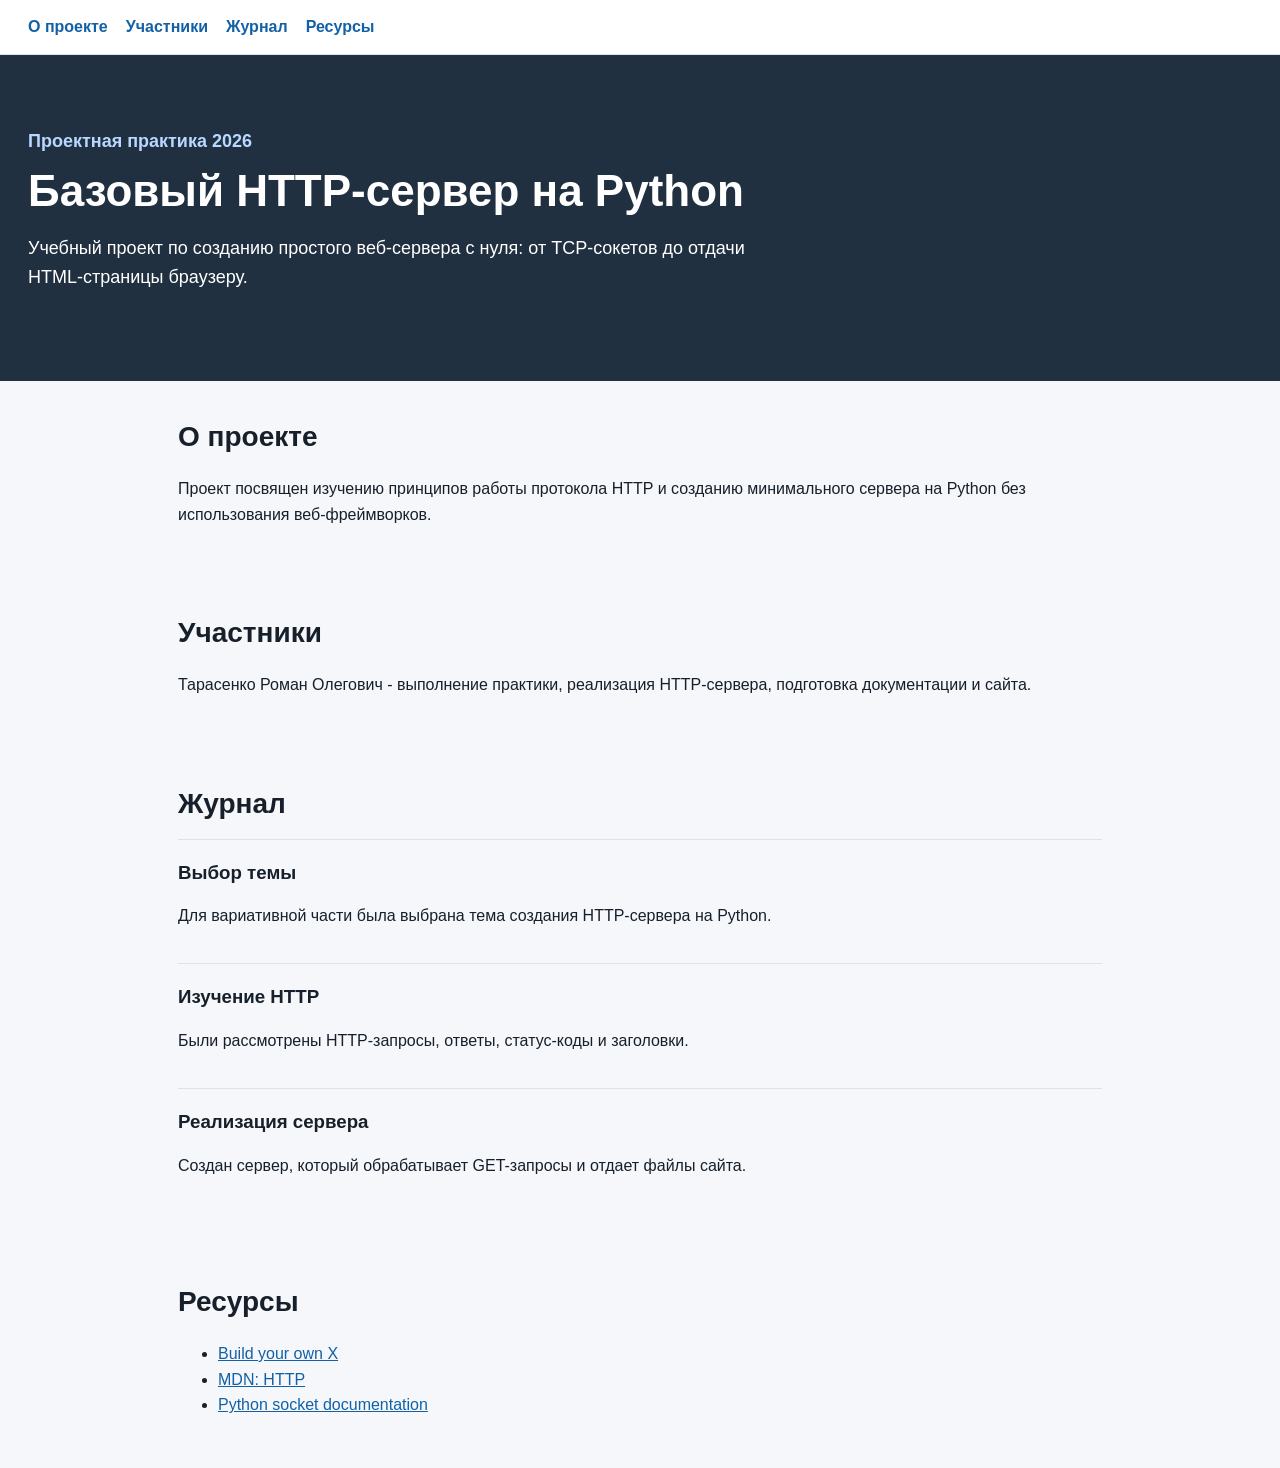
==== site/index.html @ f2986f29 "Add practice project structure" ====
<!doctype html>
<html lang="ru">
  <head>
    <meta charset="utf-8">
    <meta name="viewport" content="width=device-width, initial-scale=1">
    <title>Проектная практика</title>
    <link rel="stylesheet" href="css/style.css">
  </head>
  <body>
    <header class="topbar">
      <nav>
        <a href="#about">О проекте</a>
        <a href="#members">Участники</a>
        <a href="#journal">Журнал</a>
        <a href="#resources">Ресурсы</a>
      </nav>
    </header>

    <main>
      <section class="hero">
        <p class="eyebrow">Проектная практика 2026</p>
        <h1>Базовый HTTP-сервер на Python</h1>
        <p>
          Учебный проект по созданию простого веб-сервера с нуля:
          от TCP-сокетов до отдачи HTML-страницы браузеру.
        </p>
      </section>

      <section id="about" class="section">
        <h2>О проекте</h2>
        <p>
          Проект посвящен изучению принципов работы протокола HTTP и созданию
          минимального сервера на Python без использования веб-фреймворков.
        </p>
      </section>

      <section id="members" class="section">
        <h2>Участники</h2>
        <p>
          Тарасенко Роман Олегович - выполнение практики, реализация HTTP-сервера,
          подготовка документации и сайта.
        </p>
      </section>

      <section id="journal" class="section">
        <h2>Журнал</h2>
        <article>
          <h3>Выбор темы</h3>
          <p>Для вариативной части была выбрана тема создания HTTP-сервера на Python.</p>
        </article>
        <article>
          <h3>Изучение HTTP</h3>
          <p>Были рассмотрены HTTP-запросы, ответы, статус-коды и заголовки.</p>
        </article>
        <article>
          <h3>Реализация сервера</h3>
          <p>Создан сервер, который обрабатывает GET-запросы и отдает файлы сайта.</p>
        </article>
      </section>

      <section id="resources" class="section">
        <h2>Ресурсы</h2>
        <ul>
          <li><a href="https://github.com/codecrafters-io/build-your-own-x">Build your own X</a></li>
          <li><a href="https://developer.mozilla.org/ru/docs/Web/HTTP">MDN: HTTP</a></li>
          <li><a href="https://docs.python.org/3/library/socket.html">Python socket documentation</a></li>
        </ul>
      </section>
    </main>
  </body>
</html>
---- site/css/style.css ----
* {
  box-sizing: border-box;
}

body {
  margin: 0;
  font-family: Arial, sans-serif;
  line-height: 1.6;
  color: #17202a;
  background: #f5f7fb;
}

a {
  color: #1261a6;
}

.topbar {
  position: sticky;
  top: 0;
  background: #ffffff;
  border-bottom: 1px solid #dce3ec;
  padding: 14px 28px;
}

.topbar nav {
  display: flex;
  gap: 18px;
  flex-wrap: wrap;
}

.topbar a {
  font-weight: 700;
  text-decoration: none;
}

.hero {
  padding: 72px 28px;
  background: #203040;
  color: #ffffff;
}

.hero h1 {
  max-width: 860px;
  margin: 0;
  font-size: 44px;
  line-height: 1.1;
}

.hero p {
  max-width: 760px;
  font-size: 18px;
}

.eyebrow {
  margin: 0 0 12px;
  color: #b9d8ff;
  font-weight: 700;
}

.section {
  max-width: 980px;
  margin: 0 auto;
  padding: 34px 28px;
}

.section h2 {
  margin: 0 0 12px;
  font-size: 28px;
}

article {
  padding: 18px 0;
  border-top: 1px solid #dce3ec;
}

article h3 {
  margin: 0 0 6px;
}

@media (max-width: 640px) {
  .hero h1 {
    font-size: 32px;
  }

  .hero {
    padding: 48px 20px;
  }
}
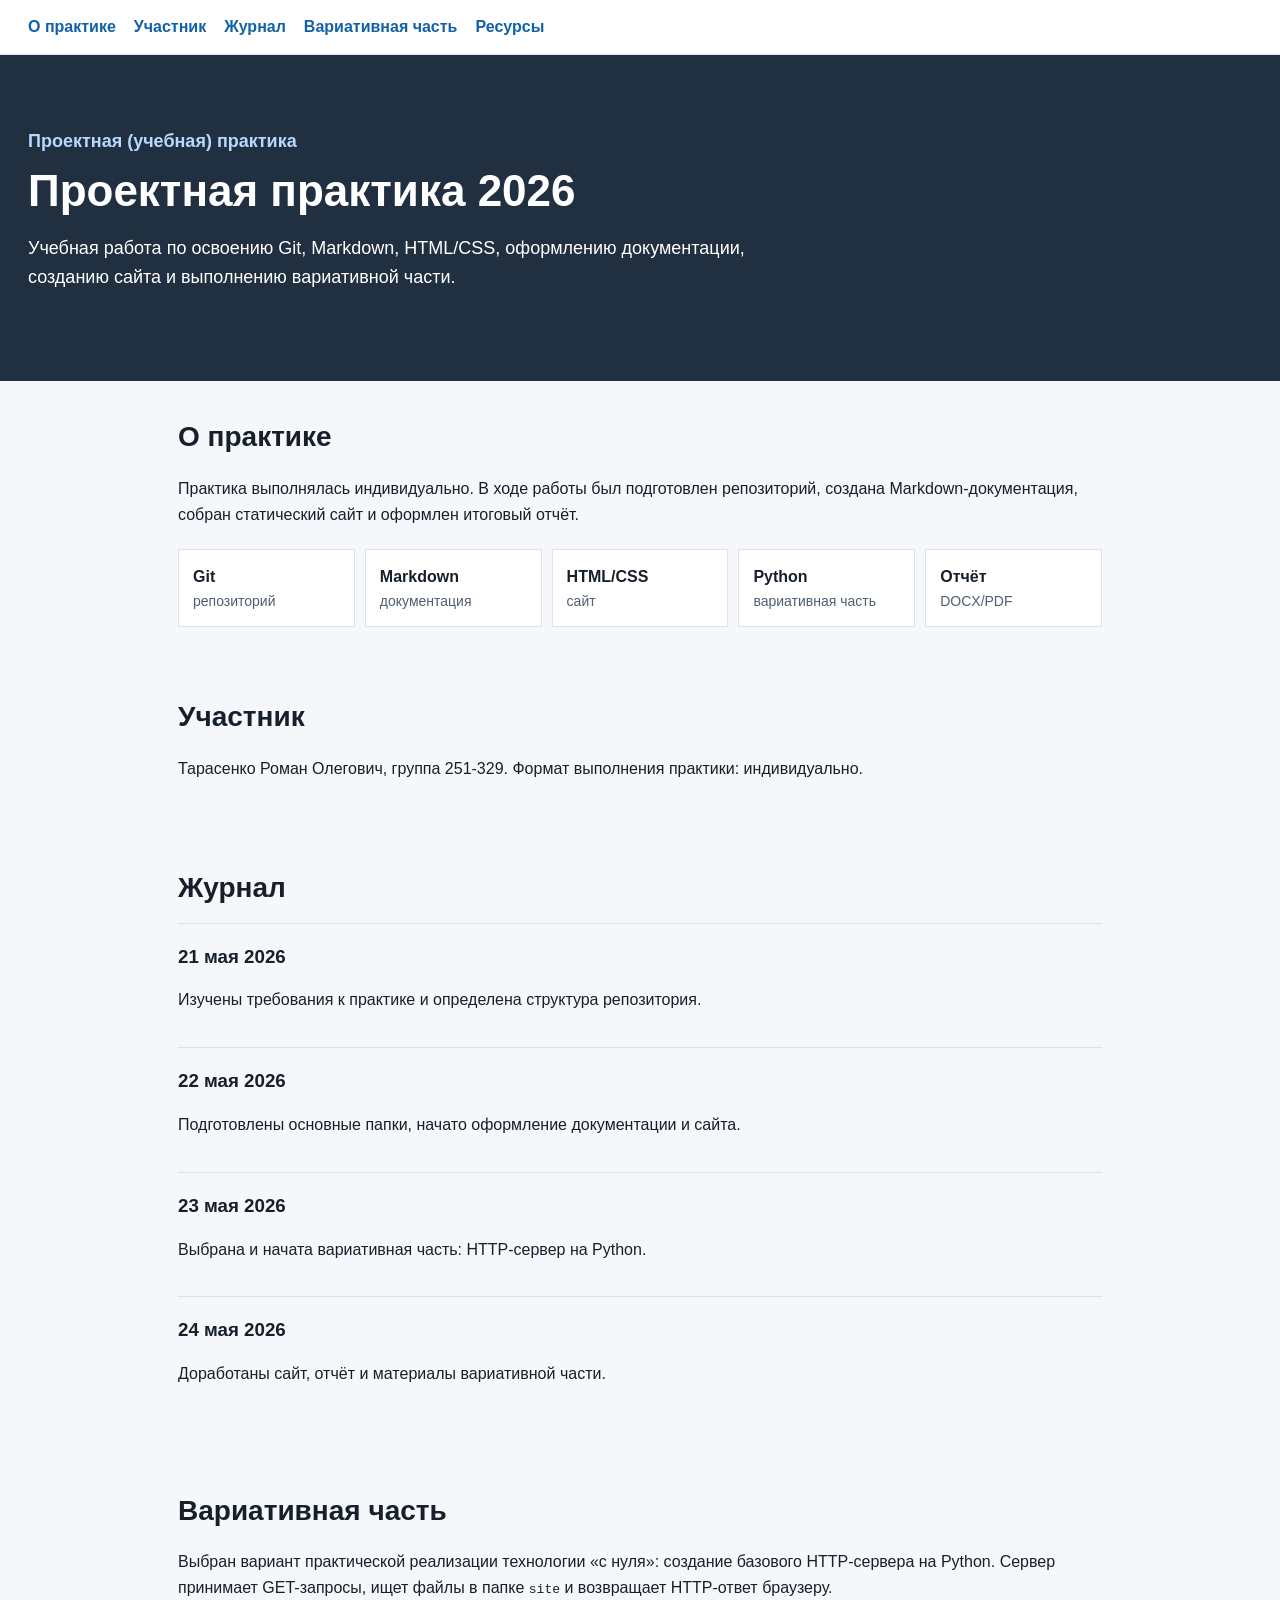
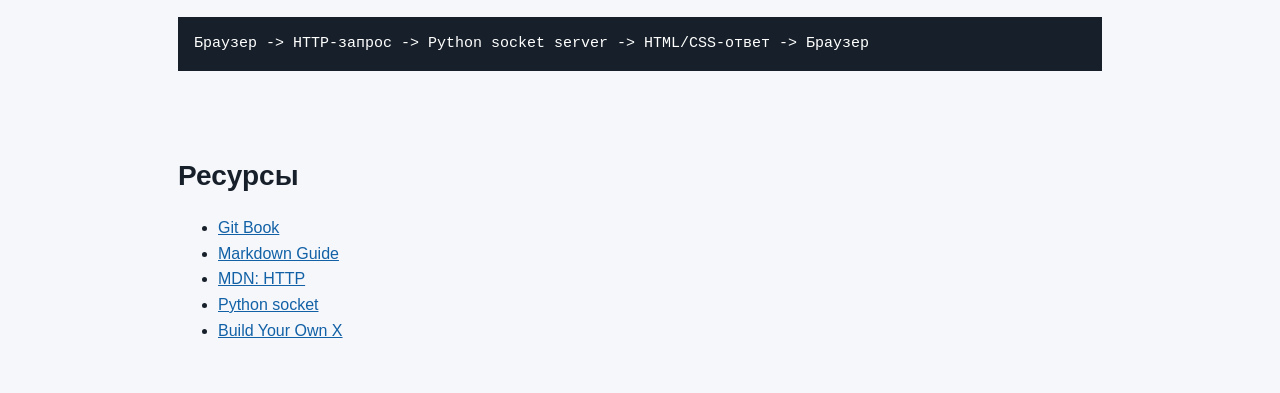
==== commit 71ad9e89: "Создание веб-сайта TSKPRJCTPR283-2" ====
--- a/site/index.html
+++ b/site/index.html
@@ -1,69 +1,108 @@
-<!doctype html>
+﻿<!doctype html>
 <html lang="ru">
   <head>
     <meta charset="utf-8">
     <meta name="viewport" content="width=device-width, initial-scale=1">
-    <title>Проектная практика</title>
+    <title>Проектная практика 2026</title>
     <link rel="stylesheet" href="css/style.css">
   </head>
   <body>
     <header class="topbar">
       <nav>
-        <a href="#about">О проекте</a>
-        <a href="#members">Участники</a>
+        <a href="#about">О практике</a>
+        <a href="#members">Участник</a>
         <a href="#journal">Журнал</a>
+        <a href="#variation">Вариативная часть</a>
         <a href="#resources">Ресурсы</a>
       </nav>
     </header>
 
     <main>
       <section class="hero">
-        <p class="eyebrow">Проектная практика 2026</p>
-        <h1>Базовый HTTP-сервер на Python</h1>
+        <p class="eyebrow">Проектная (учебная) практика</p>
+        <h1>Проектная практика 2026</h1>
         <p>
-          Учебный проект по созданию простого веб-сервера с нуля:
-          от TCP-сокетов до отдачи HTML-страницы браузеру.
+          Учебная работа по освоению Git, Markdown, HTML/CSS, оформлению документации,
+          созданию сайта и выполнению вариативной части.
         </p>
       </section>
 
       <section id="about" class="section">
-        <h2>О проекте</h2>
+        <h2>О практике</h2>
         <p>
-          Проект посвящен изучению принципов работы протокола HTTP и созданию
-          минимального сервера на Python без использования веб-фреймворков.
+          Практика выполнялась индивидуально. В ходе работы был подготовлен репозиторий,
+          создана Markdown-документация, собран статический сайт и оформлен итоговый отчёт.
         </p>
+        <div class="process" aria-label="Структура практики">
+          <div>
+            <strong>Git</strong>
+            <span>репозиторий</span>
+          </div>
+          <div>
+            <strong>Markdown</strong>
+            <span>документация</span>
+          </div>
+          <div>
+            <strong>HTML/CSS</strong>
+            <span>сайт</span>
+          </div>
+          <div>
+            <strong>Python</strong>
+            <span>вариативная часть</span>
+          </div>
+          <div>
+            <strong>Отчёт</strong>
+            <span>DOCX/PDF</span>
+          </div>
+        </div>
       </section>
 
       <section id="members" class="section">
-        <h2>Участники</h2>
+        <h2>Участник</h2>
         <p>
-          Тарасенко Роман Олегович - выполнение практики, реализация HTTP-сервера,
-          подготовка документации и сайта.
+          Тарасенко Роман Олегович, группа 251-329. Формат выполнения практики:
+          индивидуально.
         </p>
       </section>
 
       <section id="journal" class="section">
         <h2>Журнал</h2>
         <article>
-          <h3>Выбор темы</h3>
-          <p>Для вариативной части была выбрана тема создания HTTP-сервера на Python.</p>
+          <h3>21 мая 2026</h3>
+          <p>Изучены требования к практике и определена структура репозитория.</p>
         </article>
         <article>
-          <h3>Изучение HTTP</h3>
-          <p>Были рассмотрены HTTP-запросы, ответы, статус-коды и заголовки.</p>
+          <h3>22 мая 2026</h3>
+          <p>Подготовлены основные папки, начато оформление документации и сайта.</p>
         </article>
         <article>
-          <h3>Реализация сервера</h3>
-          <p>Создан сервер, который обрабатывает GET-запросы и отдает файлы сайта.</p>
+          <h3>23 мая 2026</h3>
+          <p>Выбрана и начата вариативная часть: HTTP-сервер на Python.</p>
         </article>
+        <article>
+          <h3>24 мая 2026</h3>
+          <p>Доработаны сайт, отчёт и материалы вариативной части.</p>
+        </article>
+      </section>
+
+      <section id="variation" class="section">
+        <h2>Вариативная часть</h2>
+        <p>
+          Выбран вариант практической реализации технологии «с нуля»: создание базового
+          HTTP-сервера на Python. Сервер принимает GET-запросы, ищет файлы в папке
+          <code>site</code> и возвращает HTTP-ответ браузеру.
+        </p>
+        <pre class="diagram">Браузер -> HTTP-запрос -> Python socket server -> HTML/CSS-ответ -> Браузер</pre>
       </section>
 
       <section id="resources" class="section">
         <h2>Ресурсы</h2>
         <ul>
-          <li><a href="https://github.com/codecrafters-io/build-your-own-x">Build your own X</a></li>
+          <li><a href="https://git-scm.com/book/ru/v2">Git Book</a></li>
+          <li><a href="https://www.markdownguide.org/">Markdown Guide</a></li>
           <li><a href="https://developer.mozilla.org/ru/docs/Web/HTTP">MDN: HTTP</a></li>
-          <li><a href="https://docs.python.org/3/library/socket.html">Python socket documentation</a></li>
+          <li><a href="https://docs.python.org/3/library/socket.html">Python socket</a></li>
+          <li><a href="https://github.com/codecrafters-io/build-your-own-x">Build Your Own X</a></li>
         </ul>
       </section>
     </main>
--- a/site/css/style.css
+++ b/site/css/style.css
@@ -1,4 +1,4 @@
-* {
+﻿* {
   box-sizing: border-box;
 }
 
@@ -77,6 +77,37 @@
   margin: 0 0 6px;
 }
 
+.process {
+  display: grid;
+  grid-template-columns: repeat(5, minmax(120px, 1fr));
+  gap: 10px;
+  margin-top: 22px;
+}
+
+.process div {
+  background: #ffffff;
+  border: 1px solid #dce3ec;
+  padding: 14px;
+}
+
+.process strong,
+.process span {
+  display: block;
+}
+
+.process span {
+  color: #4f5f70;
+  font-size: 14px;
+}
+
+.diagram {
+  overflow-x: auto;
+  padding: 16px;
+  background: #17202a;
+  color: #ffffff;
+  font: 15px/1.5 Consolas, monospace;
+}
+
 @media (max-width: 640px) {
   .hero h1 {
     font-size: 32px;
@@ -85,4 +116,8 @@
   .hero {
     padding: 48px 20px;
   }
+
+  .process {
+    grid-template-columns: 1fr;
+  }
 }
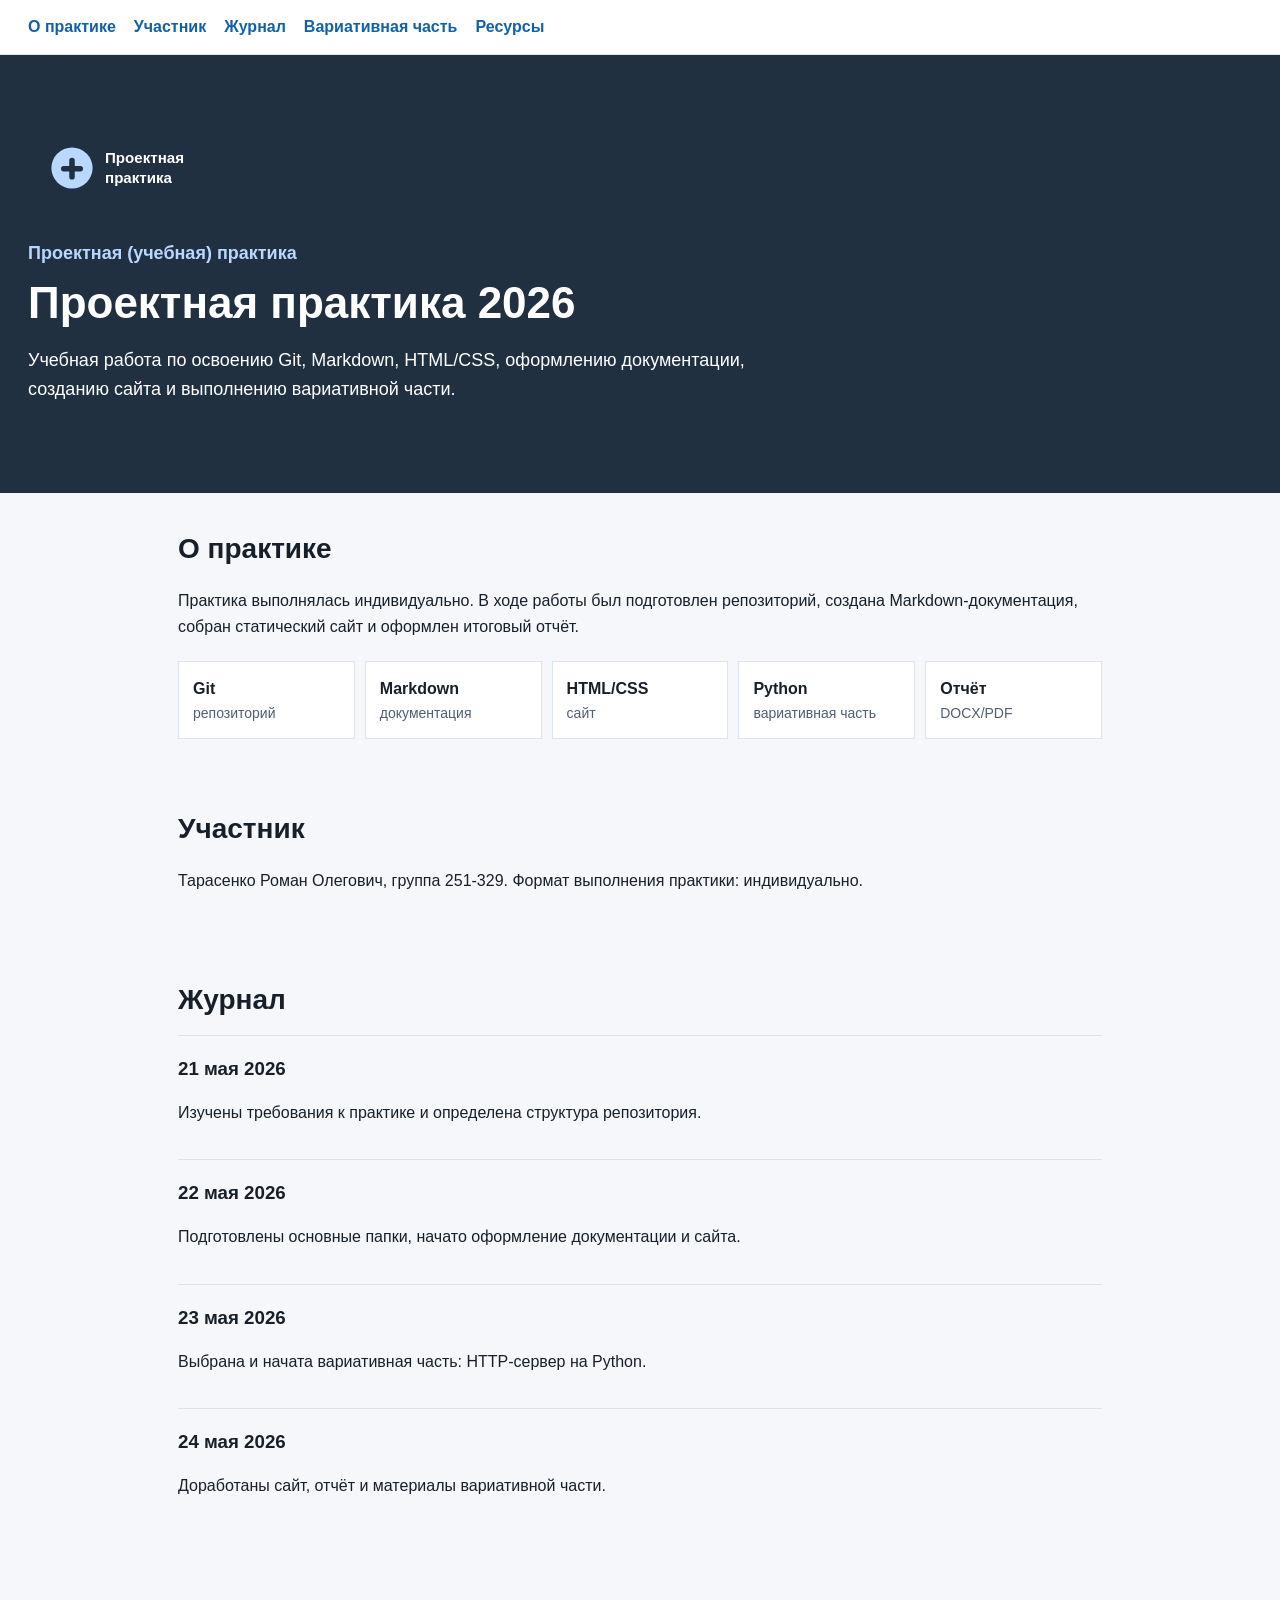
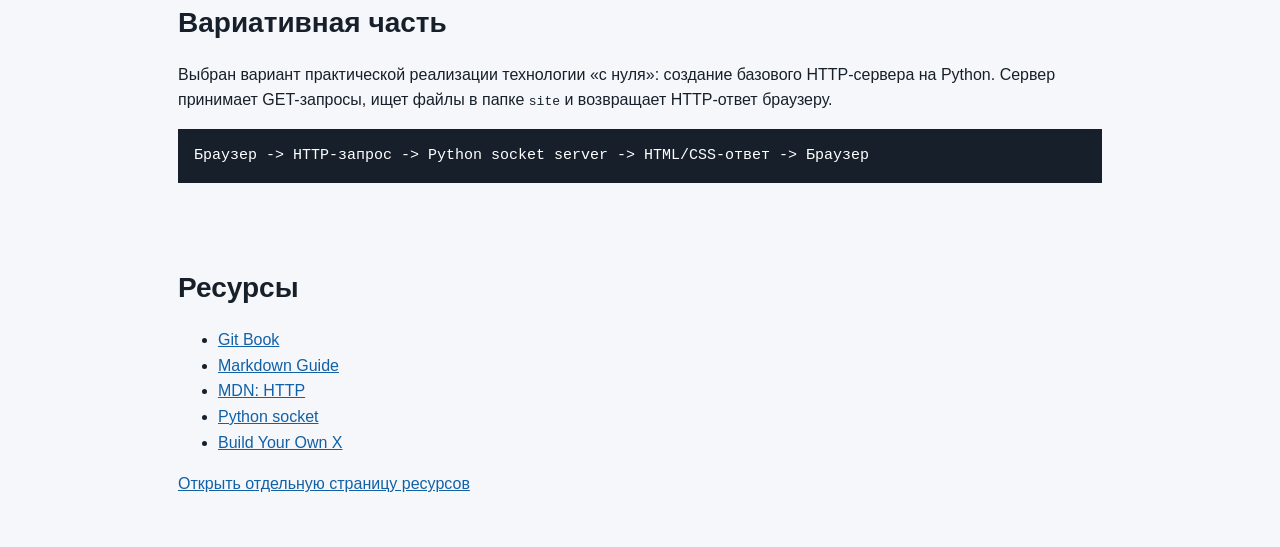
==== commit e5e74b7e: "Привести структуру репозитория к заданию" ====
--- a/site/index.html
+++ b/site/index.html
@@ -9,16 +9,17 @@
   <body>
     <header class="topbar">
       <nav>
-        <a href="#about">О практике</a>
-        <a href="#members">Участник</a>
-        <a href="#journal">Журнал</a>
+        <a href="about.html">О практике</a>
+        <a href="members.html">Участник</a>
+        <a href="journal.html">Журнал</a>
         <a href="#variation">Вариативная часть</a>
-        <a href="#resources">Ресурсы</a>
+        <a href="resources.html">Ресурсы</a>
       </nav>
     </header>
 
     <main>
       <section class="hero">
+        <img class="logo" src="images/logo.svg" alt="Проектная практика 2026">
         <p class="eyebrow">Проектная (учебная) практика</p>
         <h1>Проектная практика 2026</h1>
         <p>
@@ -104,6 +105,7 @@
           <li><a href="https://docs.python.org/3/library/socket.html">Python socket</a></li>
           <li><a href="https://github.com/codecrafters-io/build-your-own-x">Build Your Own X</a></li>
         </ul>
+        <p><a href="resources.html">Открыть отдельную страницу ресурсов</a></p>
       </section>
     </main>
   </body>
--- a/site/css/style.css
+++ b/site/css/style.css
@@ -39,6 +39,12 @@
   color: #ffffff;
 }
 
+.logo {
+  width: 220px;
+  max-width: 100%;
+  margin-bottom: 22px;
+}
+
 .hero h1 {
   max-width: 860px;
   margin: 0;
@@ -61,6 +67,17 @@
   max-width: 980px;
   margin: 0 auto;
   padding: 34px 28px;
+}
+
+.page {
+  max-width: 980px;
+  margin: 0 auto;
+  padding: 42px 28px;
+}
+
+.page h1 {
+  margin-top: 0;
+  font-size: 34px;
 }
 
 .section h2 {
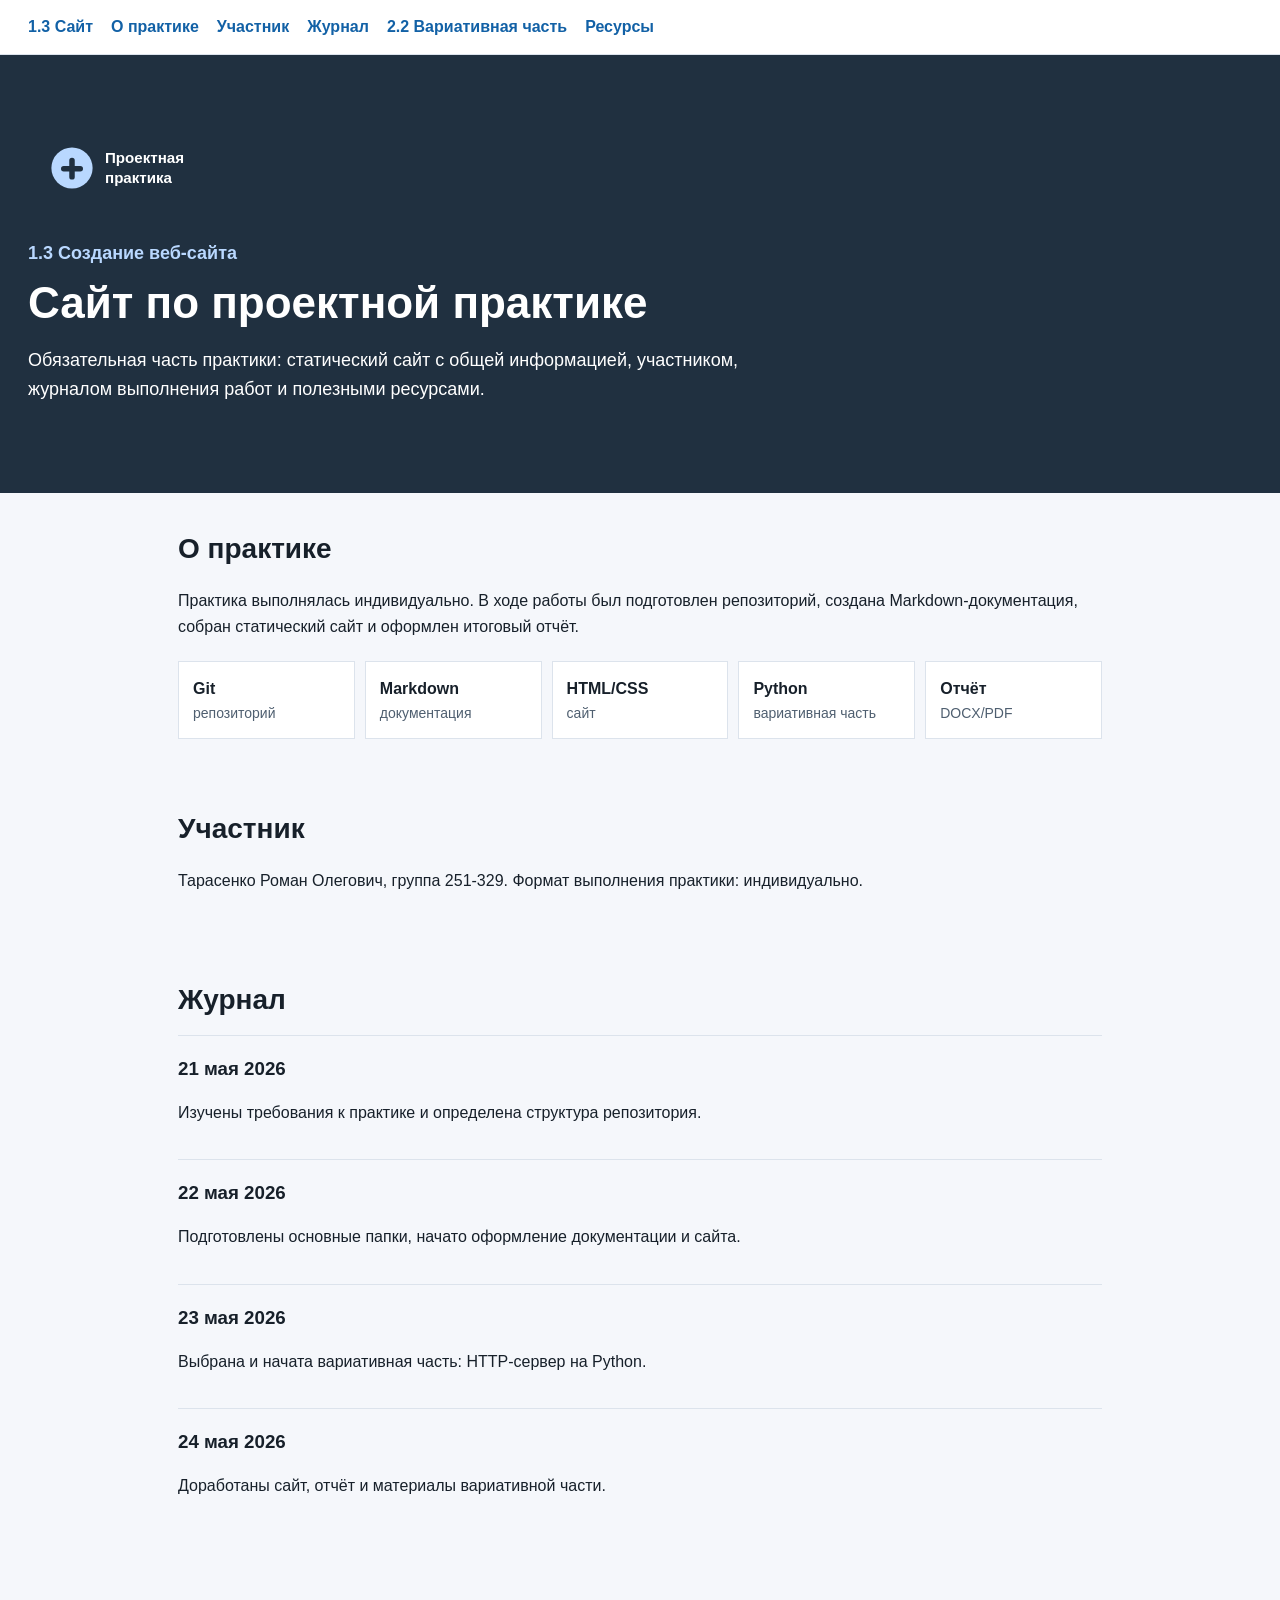
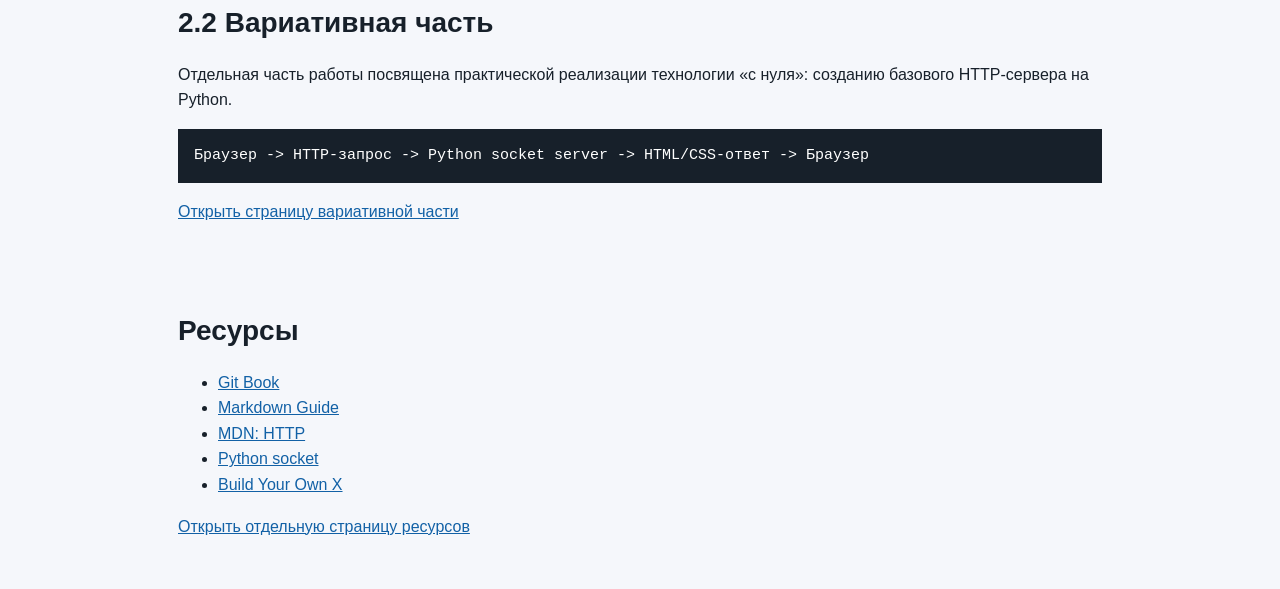
==== commit f251f4e1: "Разделить сайт на части 1.3 и 2.2" ====
--- a/site/index.html
+++ b/site/index.html
@@ -9,10 +9,11 @@
   <body>
     <header class="topbar">
       <nav>
+        <a href="index.html">1.3 Сайт</a>
         <a href="about.html">О практике</a>
         <a href="members.html">Участник</a>
         <a href="journal.html">Журнал</a>
-        <a href="#variation">Вариативная часть</a>
+        <a href="variant.html">2.2 Вариативная часть</a>
         <a href="resources.html">Ресурсы</a>
       </nav>
     </header>
@@ -20,11 +21,11 @@
     <main>
       <section class="hero">
         <img class="logo" src="images/logo.svg" alt="Проектная практика 2026">
-        <p class="eyebrow">Проектная (учебная) практика</p>
-        <h1>Проектная практика 2026</h1>
+        <p class="eyebrow">1.3 Создание веб-сайта</p>
+        <h1>Сайт по проектной практике</h1>
         <p>
-          Учебная работа по освоению Git, Markdown, HTML/CSS, оформлению документации,
-          созданию сайта и выполнению вариативной части.
+          Обязательная часть практики: статический сайт с общей информацией,
+          участником, журналом выполнения работ и полезными ресурсами.
         </p>
       </section>
 
@@ -87,13 +88,13 @@
       </section>
 
       <section id="variation" class="section">
-        <h2>Вариативная часть</h2>
+        <h2>2.2 Вариативная часть</h2>
         <p>
-          Выбран вариант практической реализации технологии «с нуля»: создание базового
-          HTTP-сервера на Python. Сервер принимает GET-запросы, ищет файлы в папке
-          <code>site</code> и возвращает HTTP-ответ браузеру.
+          Отдельная часть работы посвящена практической реализации технологии «с нуля»:
+          созданию базового HTTP-сервера на Python.
         </p>
         <pre class="diagram">Браузер -> HTTP-запрос -> Python socket server -> HTML/CSS-ответ -> Браузер</pre>
+        <p><a href="variant.html">Открыть страницу вариативной части</a></p>
       </section>
 
       <section id="resources" class="section">
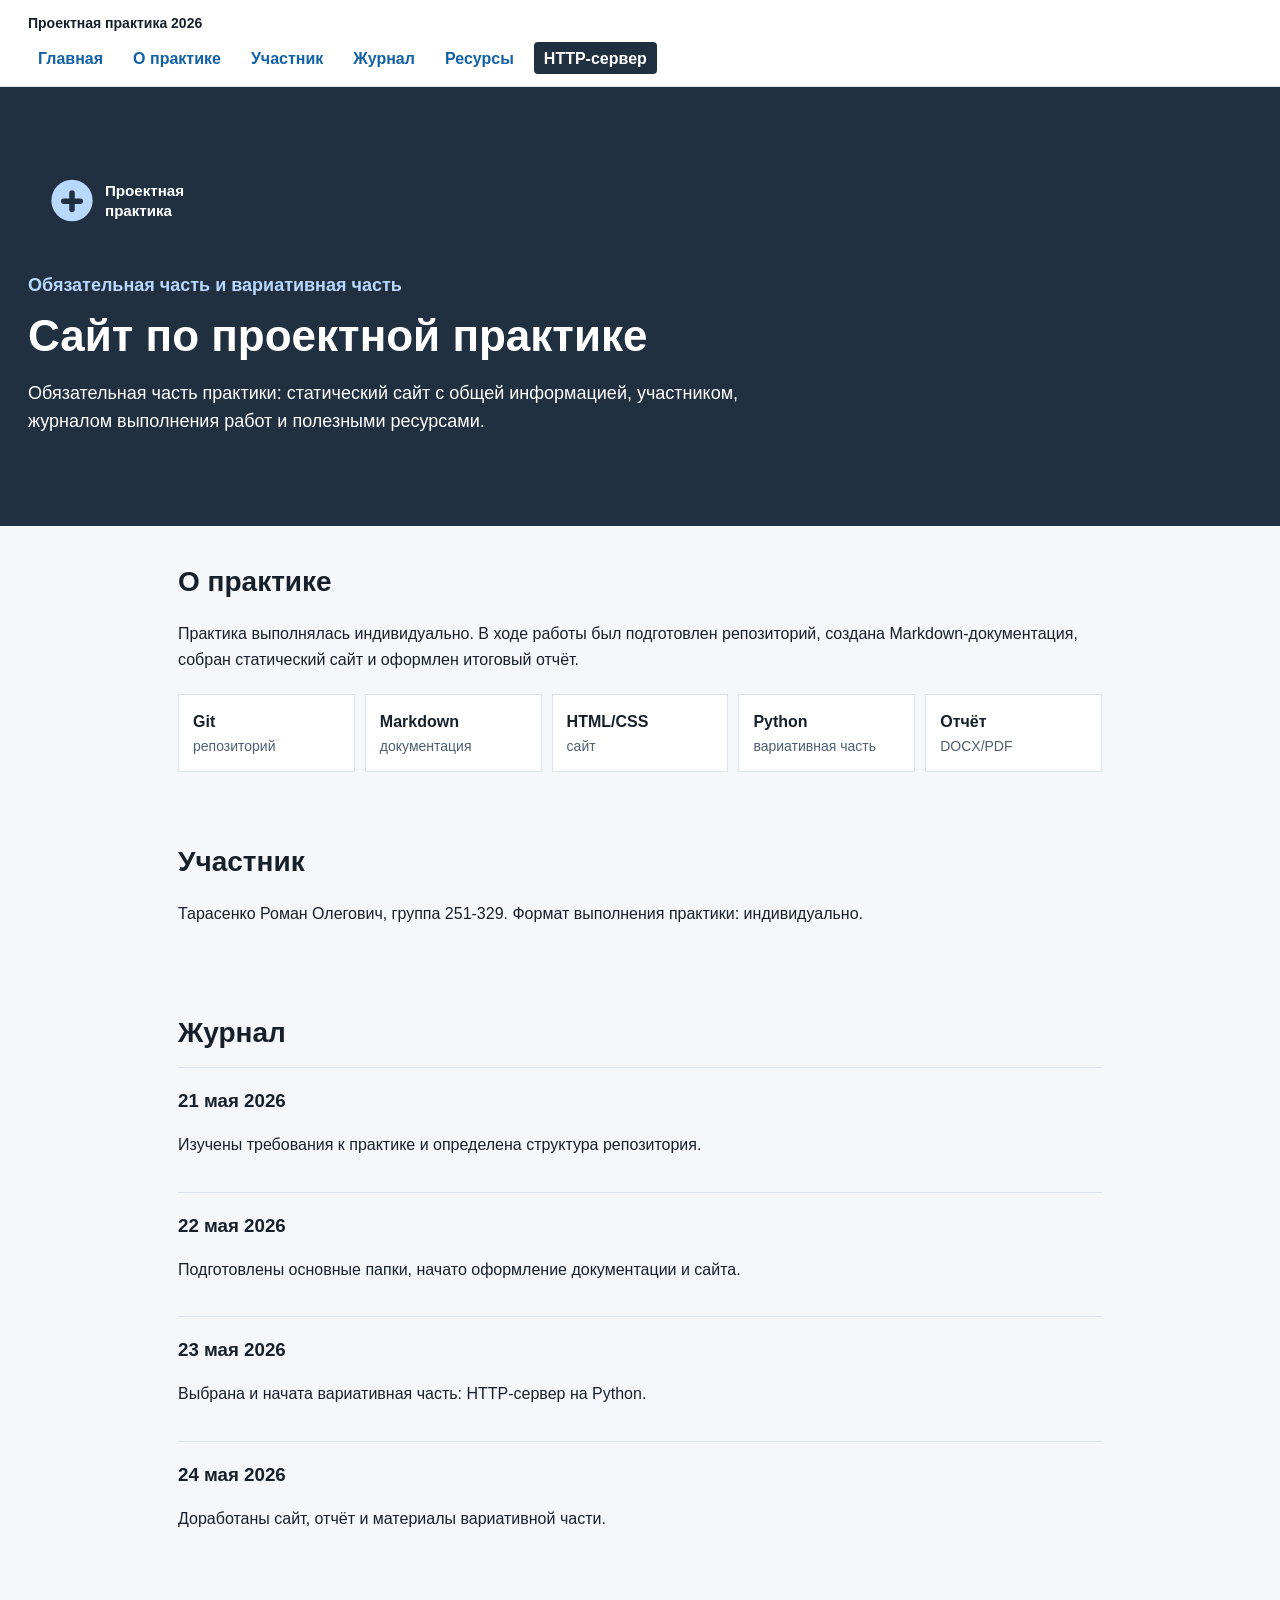
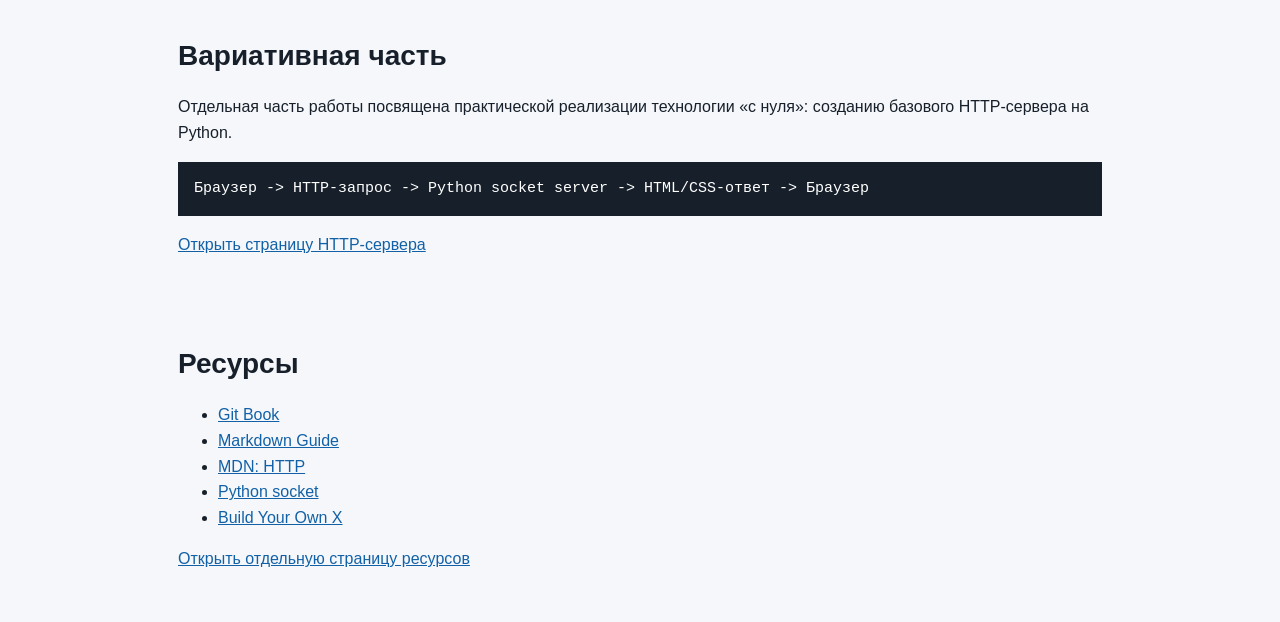
==== commit 954cacae: "Упростить навигацию сайта" ====
--- a/site/index.html
+++ b/site/index.html
@@ -8,20 +8,21 @@
   </head>
   <body>
     <header class="topbar">
+      <div class="nav-title">Проектная практика 2026</div>
       <nav>
-        <a href="index.html">1.3 Сайт</a>
+        <a href="index.html">Главная</a>
         <a href="about.html">О практике</a>
         <a href="members.html">Участник</a>
         <a href="journal.html">Журнал</a>
-        <a href="variant.html">2.2 Вариативная часть</a>
         <a href="resources.html">Ресурсы</a>
+        <a class="nav-accent" href="variant.html">HTTP-сервер</a>
       </nav>
     </header>
 
     <main>
       <section class="hero">
         <img class="logo" src="images/logo.svg" alt="Проектная практика 2026">
-        <p class="eyebrow">1.3 Создание веб-сайта</p>
+        <p class="eyebrow">Обязательная часть и вариативная часть</p>
         <h1>Сайт по проектной практике</h1>
         <p>
           Обязательная часть практики: статический сайт с общей информацией,
@@ -88,13 +89,13 @@
       </section>
 
       <section id="variation" class="section">
-        <h2>2.2 Вариативная часть</h2>
+        <h2>Вариативная часть</h2>
         <p>
           Отдельная часть работы посвящена практической реализации технологии «с нуля»:
           созданию базового HTTP-сервера на Python.
         </p>
         <pre class="diagram">Браузер -> HTTP-запрос -> Python socket server -> HTML/CSS-ответ -> Браузер</pre>
-        <p><a href="variant.html">Открыть страницу вариативной части</a></p>
+        <p><a href="variant.html">Открыть страницу HTTP-сервера</a></p>
       </section>
 
       <section id="resources" class="section">
--- a/site/css/style.css
+++ b/site/css/style.css
@@ -19,18 +19,43 @@
   top: 0;
   background: #ffffff;
   border-bottom: 1px solid #dce3ec;
-  padding: 14px 28px;
+  padding: 12px 28px;
+}
+
+.nav-title {
+  margin-bottom: 8px;
+  color: #17202a;
+  font-size: 14px;
+  font-weight: 700;
 }
 
 .topbar nav {
   display: flex;
-  gap: 18px;
+  gap: 10px;
   flex-wrap: wrap;
 }
 
 .topbar a {
+  display: inline-flex;
+  align-items: center;
+  min-height: 32px;
+  padding: 0 10px;
+  border-radius: 4px;
   font-weight: 700;
   text-decoration: none;
+}
+
+.topbar a:hover {
+  background: #eef4fb;
+}
+
+.nav-accent {
+  background: #203040;
+  color: #ffffff;
+}
+
+.nav-accent:hover {
+  background: #2f4458;
 }
 
 .hero {
